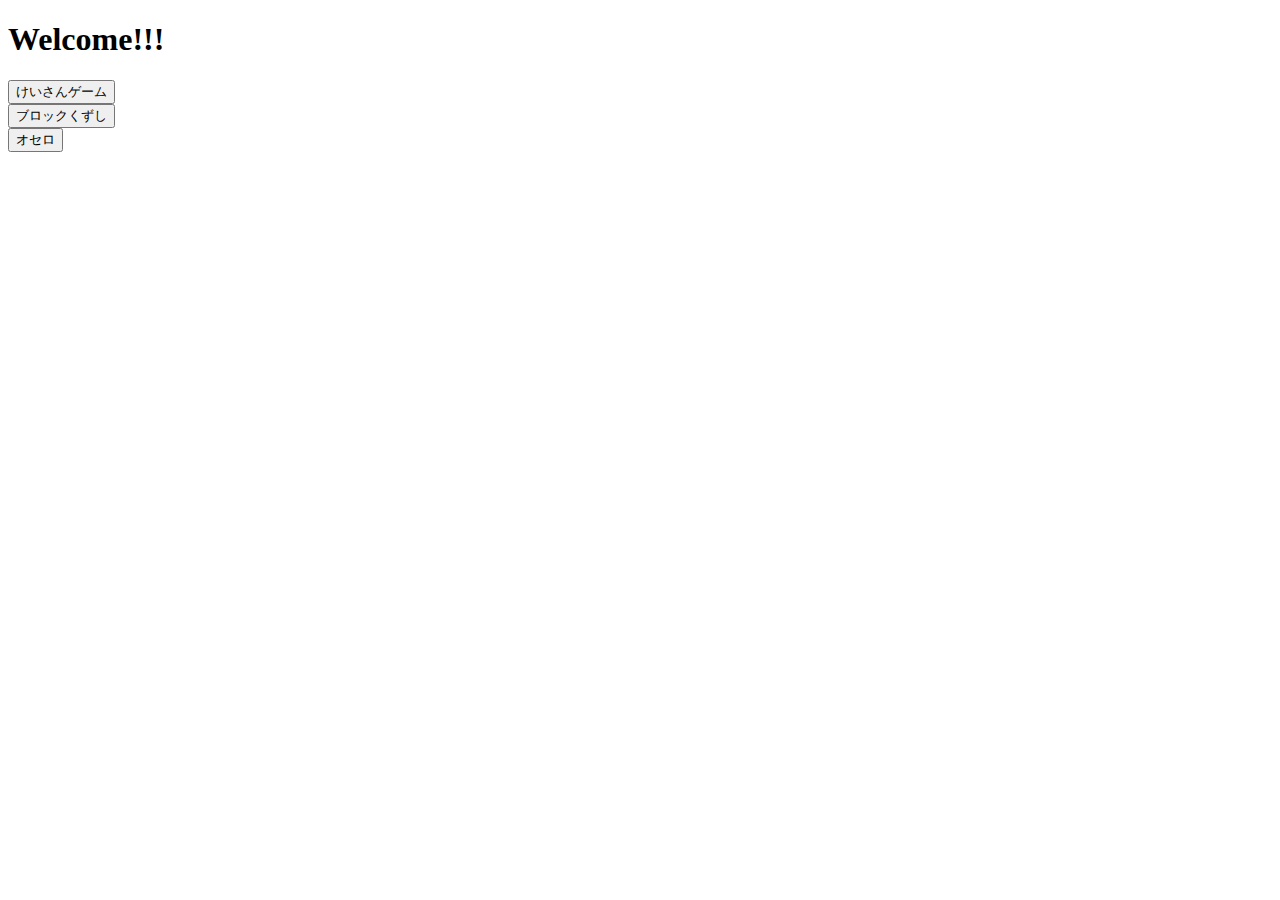
==== index.html @ 3e3e88d9 "Create index.html" ====
<!DOCTYPE html>
<html lang="ja">
<head>
    <meta charset="UTF-8">
    <link href="./style.css" rel="stylesheet" />
    <meta name="viewport" content="width=device-width, initial-scale=1.0">
    <title>トップページ</title>
</head>
<body>
    <div id = "title">
        <h1>Welcome!!!</h1>
    </div>
    <div class = "button-container">
        <div class=game>
            <button class="game-button"
            type="button">けいさんゲーム</button>
        </div>

        <div class="game">
            <button class="game-button"
            type="button">ブロックくずし</button>
        </div>

        <div class="game">
            <button class="game-button"
            type="button">オセロ</button>
        </div>

    </div>
</body>
</html>
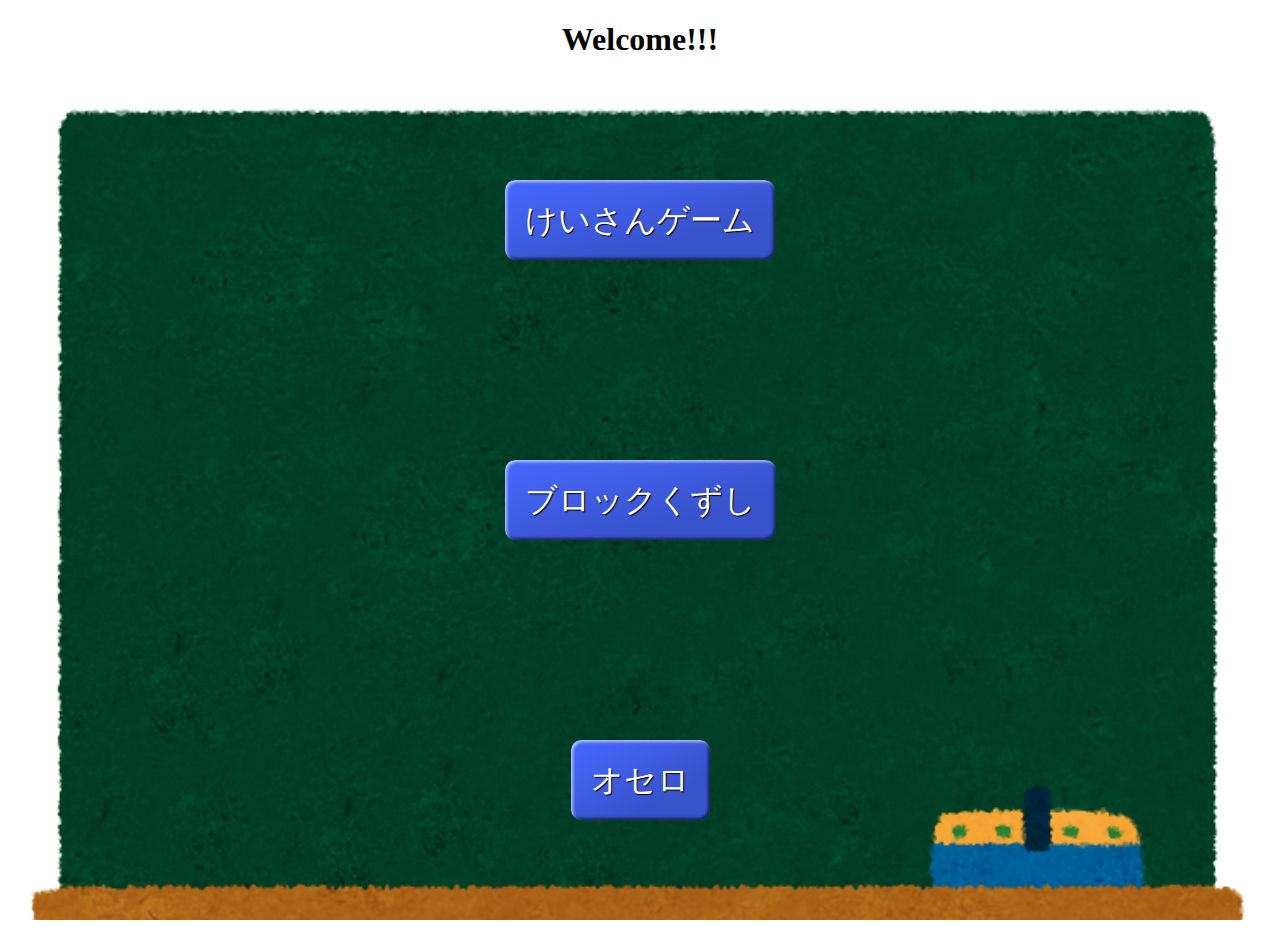
==== commit e9c8c36e: "Update index.html" ====
--- a/index.html
+++ b/index.html
@@ -23,7 +23,7 @@
 
         <div class="game">
             <button class="game-button"
-            type="button">オセロ</button>
+            type="button"onclick="location.href='./othello.html'">オセロ</button>
         </div>
 
     </div>
--- a/style.css
+++ b/style.css
@@ -0,0 +1,46 @@
+.button-container {
+  background: url(./kokuban.png) no-repeat;
+  background-size:cover;
+  text-align: center;
+  margin-top: 10px;
+}
+
+#title {
+  /* 配置　*/
+  text-align: center;
+  /* 色 */
+  color: rgb(8, 5, 5);
+}
+
+.game-button{
+  border: 0;
+  margin-top: 100px;
+  margin-bottom: 100px;
+  line-height: 2.5;
+  padding: 0 20px;
+  font-size: 2rem;
+  text-align: center;
+  color: #fff;
+  text-shadow: 1px 1px 1px #000;
+  border-radius: 10px;
+  background-color: rgb(70, 104, 255);
+  background-image: linear-gradient(
+    to top left,
+    rgba(0, 0, 0, 0.2),
+    rgba(0, 0, 0, 0.2) 30%,
+    rgba(0, 0, 0, 0)
+    );
+  box-shadow:
+    inset 2px 2px 3px rgba(255, 255, 255, 0.6),
+    inset -2px -2px 3px rgba(0, 0, 0, 0.6);
+  }
+
+.game-button:hover {
+  background-color: rgb(0, 51, 255);
+}
+
+.game-button:active {
+  box-shadow:
+    inset -2px -2px 3px rgba(255, 255, 255, 0.6),
+    inset 2px 2px 3px rgba(0, 0, 0, 0.6);
+}
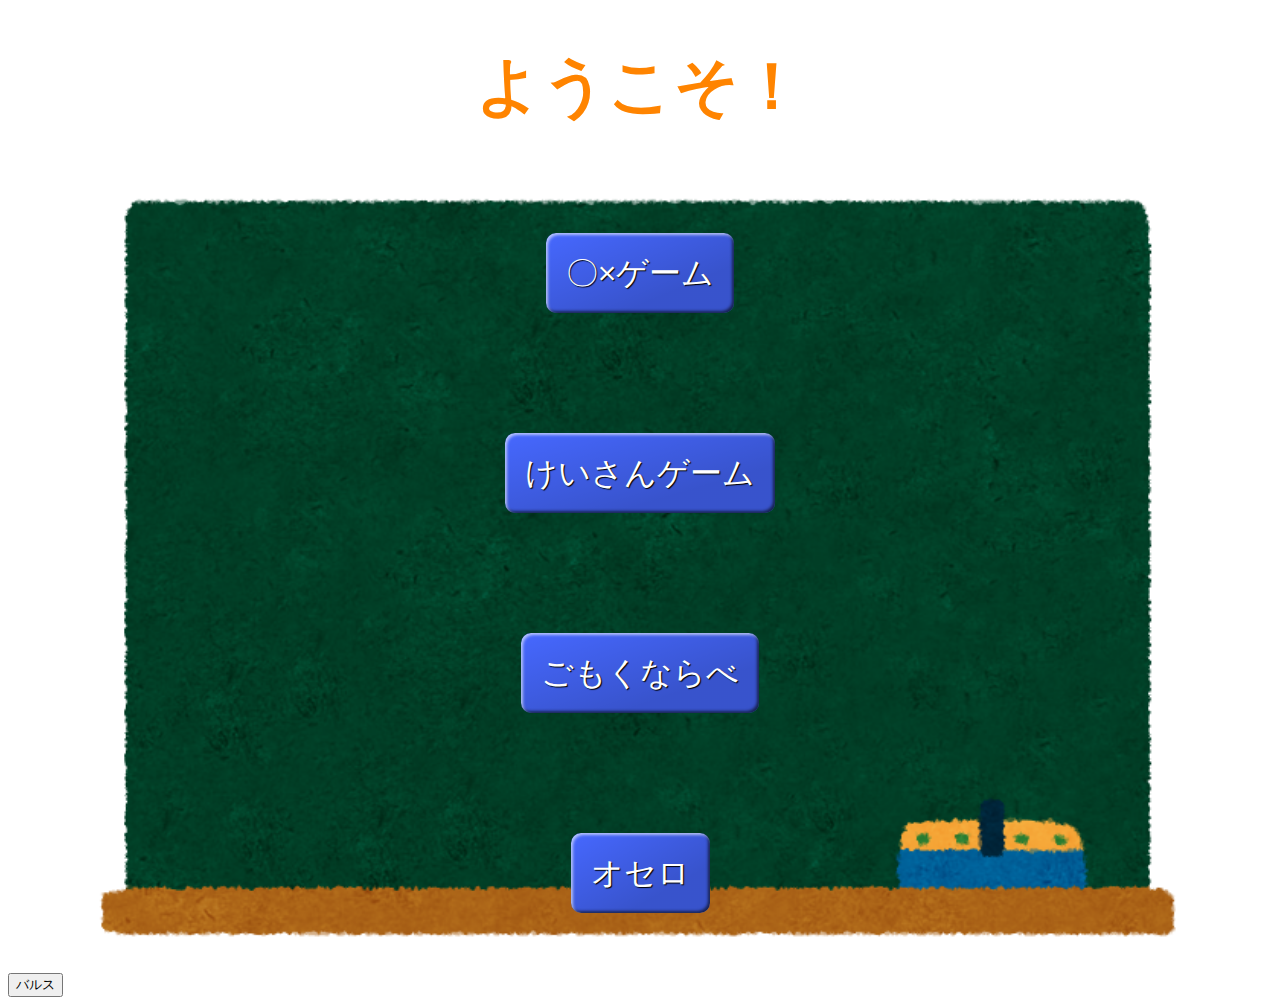
==== commit 5cb724a5: "Update index.html" ====
--- a/index.html
+++ b/index.html
@@ -8,24 +8,29 @@
 </head>
 <body>
     <div id = "title">
-        <h1>Welcome!!!</h1>
+        <h1>ようこそ！</h1>
     </div>
     <div class = "button-container">
+        <div class="game">
+            <button class="game-button"
+            type="button"onclick="location.href='./tick-tack-toe.html'">〇×ゲーム</button>
+        </div>
+
         <div class=game>
             <button class="game-button"
-            type="button">けいさんゲーム</button>
+            type="button"onclick="location.href='./calcu-game.html'">けいさんゲーム</button>
         </div>
-
+        
         <div class="game">
             <button class="game-button"
-            type="button">ブロックくずし</button>
+            type="button" onclick="location.href='./gomoku.html'">ごもくならべ</button>
         </div>
 
         <div class="game">
             <button class="game-button"
             type="button"onclick="location.href='./othello.html'">オセロ</button>
         </div>
-
     </div>
+    <button id=balse>バルス</bottun>
 </body>
 </html>
--- a/style.css
+++ b/style.css
@@ -1,21 +1,28 @@
+body {
+  background: url(./chelly.gif) no-repeat;
+  background-size:contain;
+  background-position: center;
+}
+
 .button-container {
   background: url(./kokuban.png) no-repeat;
-  background-size:cover;
+  background-size:contain;
+  background-position: center;
   text-align: center;
-  margin-top: 10px;
 }
 
 #title {
   /* 配置　*/
   text-align: center;
   /* 色 */
-  color: rgb(8, 5, 5);
+  color: rgb(255, 132, 0);
+  font-size: 2rem;
 }
 
 .game-button{
   border: 0;
-  margin-top: 100px;
-  margin-bottom: 100px;
+  margin-top: 60px;
+  margin-bottom: 60px;
   line-height: 2.5;
   padding: 0 20px;
   font-size: 2rem;
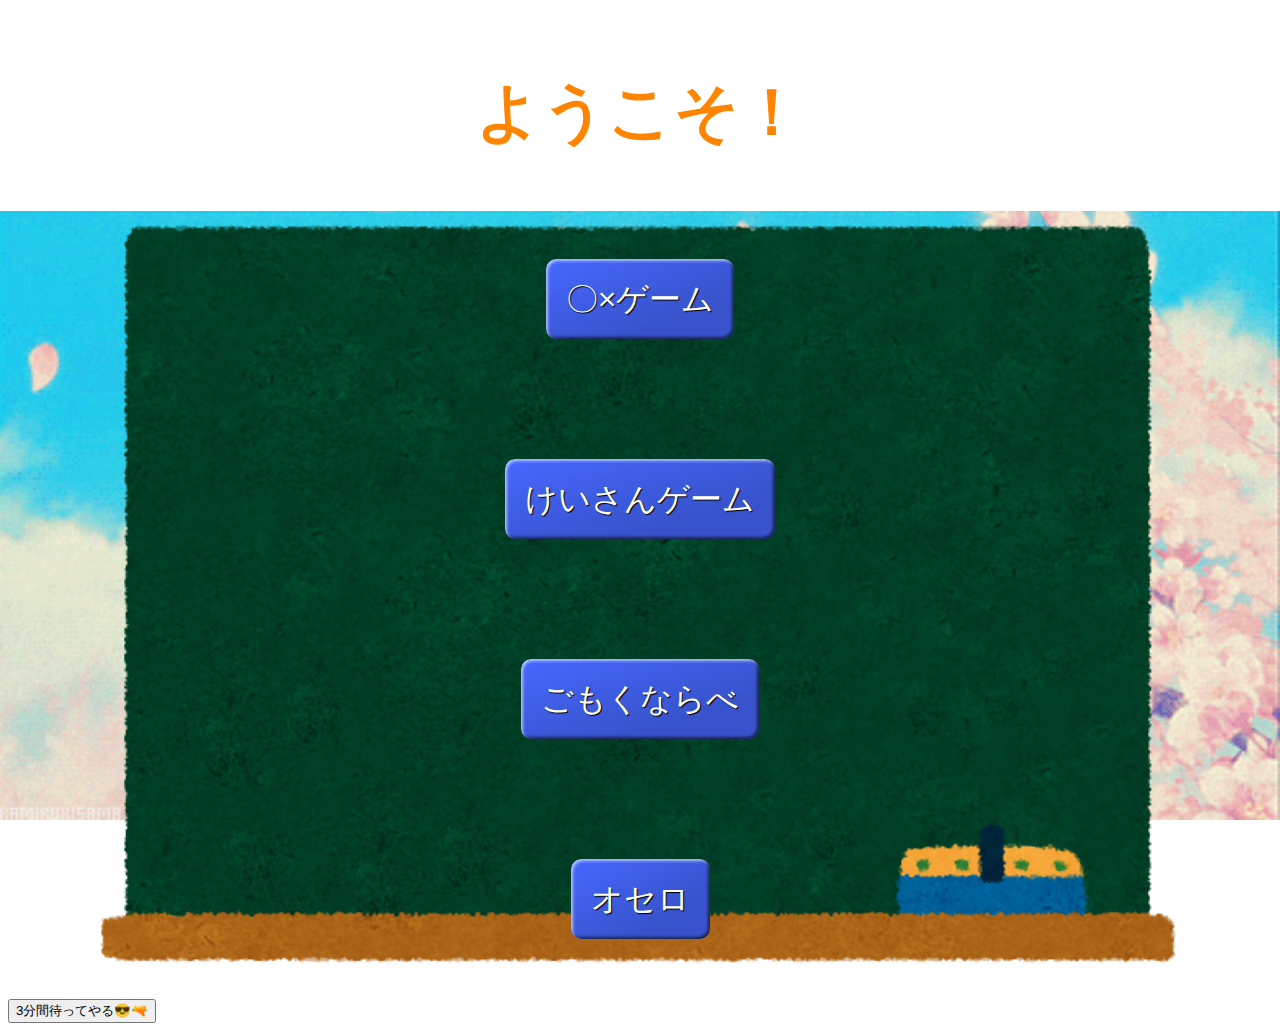
==== commit 1b233ca4: "Update index.html" ====
--- a/index.html
+++ b/index.html
@@ -3,9 +3,11 @@
 <head>
     <meta charset="UTF-8">
     <link href="./style.css" rel="stylesheet" />
+    <script defer src="./script.js"></script>
     <meta name="viewport" content="width=device-width, initial-scale=1.0">
     <title>トップページ</title>
 </head>
+<img id = "imgPlace">
 <body>
     <div id = "title">
         <h1>ようこそ！</h1>
@@ -31,6 +33,6 @@
             type="button"onclick="location.href='./othello.html'">オセロ</button>
         </div>
     </div>
-    <button id=balse>バルス</bottun>
+    <button id=balse onclick="location.href='./balse.html'">3分間待ってやる😎🔫</button>
 </body>
 </html>
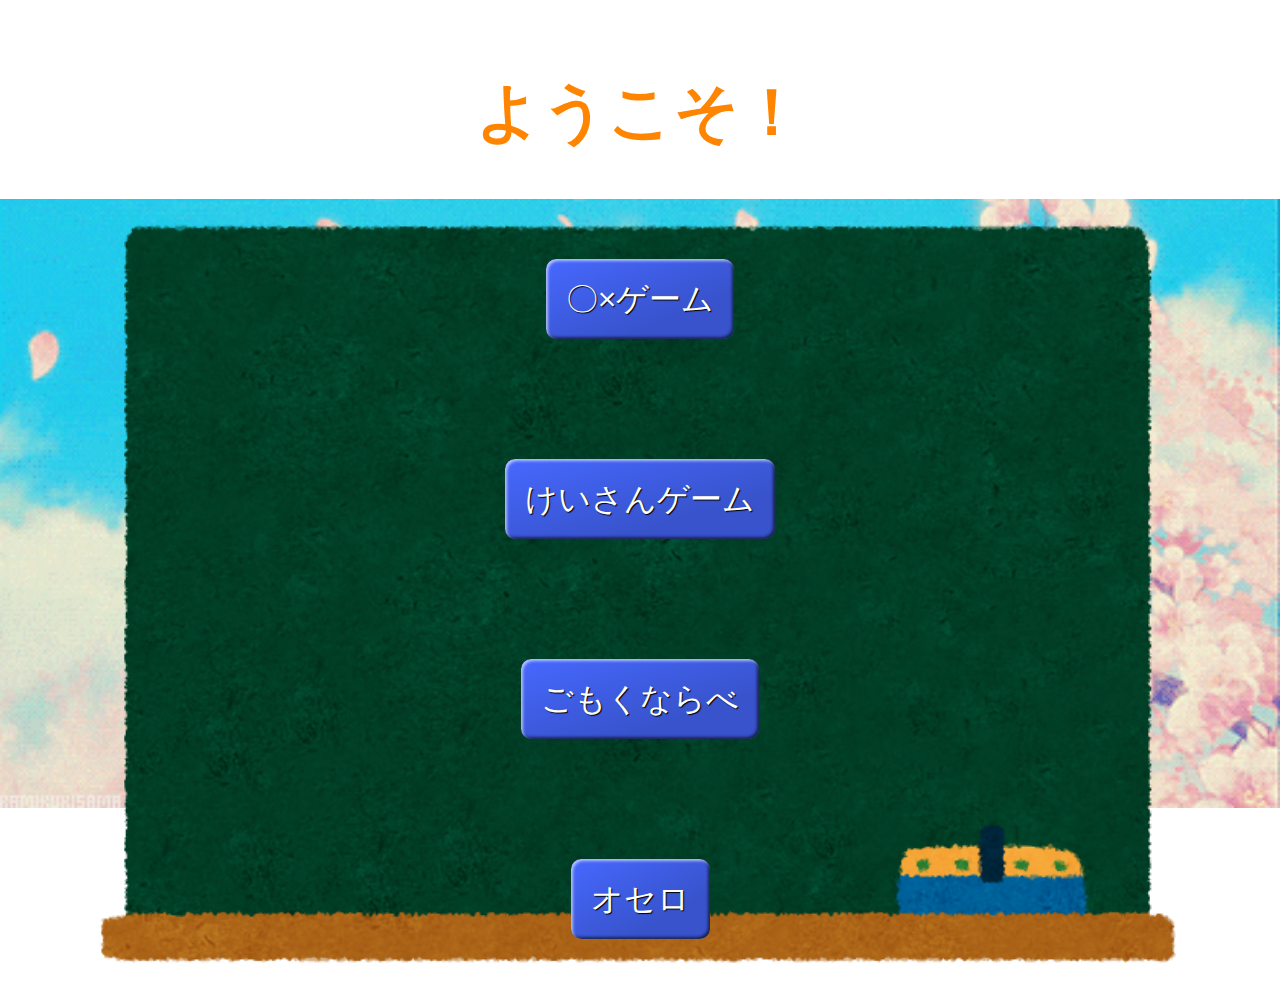
==== commit 2b9a274c: "Update index.html" ====
--- a/index.html
+++ b/index.html
@@ -33,6 +33,6 @@
             type="button"onclick="location.href='./othello.html'">オセロ</button>
         </div>
     </div>
-    <button id=balse onclick="location.href='./balse.html'">3分間待ってやる😎🔫</button>
+<!--     <button id=balse onclick="location.href='./balse.html'">3分間待ってやる😎🔫</button> -->
 </body>
 </html>
